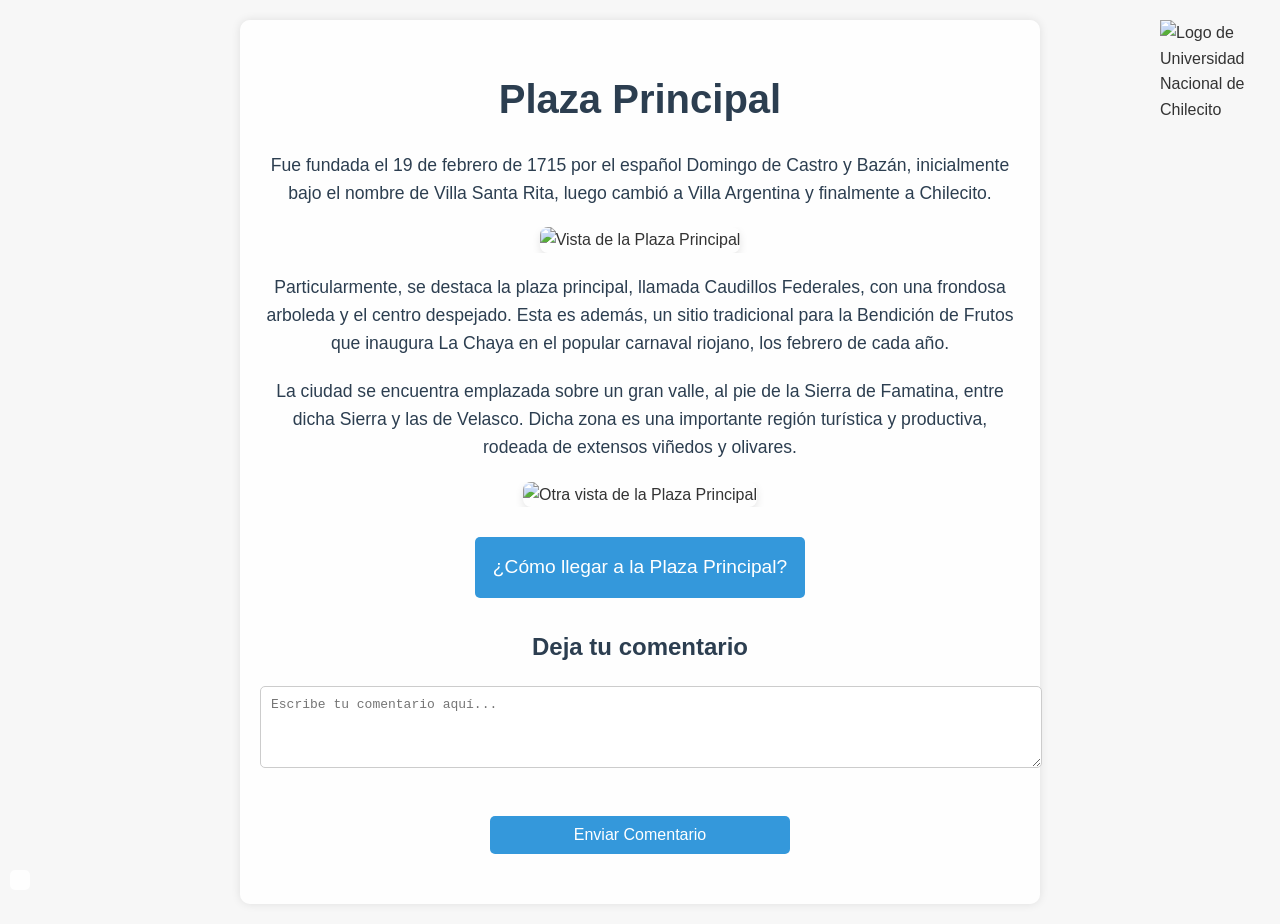
==== page/index.html @ 071dcc20 "agregar carpeta page" ====
<!DOCTYPE html>
<html lang="es">

<head>
    <meta charset="UTF-8">
    <meta name="viewport" content="width=device-width, initial-scale=1.0">
    <title>QR de Plaza Principal</title>
    <style>
        body {
            font-family: 'Arial', sans-serif;
            line-height: 1.6;
            color: #333;
            max-width: 800px;
            margin: 0 auto;
            padding: 20px;
            background-color: #f7f7f7;
            background-image: url('f3.jpg');
            background-attachment: fixed;
            background-size: cover;
            background-position: center;
        }

        .content-wrapper {
            background-color: rgba(255, 255, 255, 0.9);
            padding: 20px;
            border-radius: 10px;
            box-shadow: 0 0 10px rgba(0, 0, 0, 0.1);
        }

        .logo-container {
            position: absolute;
            top: 20px;
            right: 20px;
            width: 100px;
            height: auto;
        }

        .logo-container img {
            width: 100%;
            height: auto;
        }

        h1,
        h2,
        h3 {
            text-align: center;
            color: #2c3e50;
        }

        h1 {
            font-size: 2.5em;
            margin-bottom: 20px;
        }

        h3 {
            font-size: 1.1em;
            font-weight: normal;
            margin-bottom: 20px;
        }

        .image-container {
            text-align: center;
            margin: 20px 0;
            max-width: 100%;
            overflow: hidden;
        }

        .image-container img {
            max-width: 100%;
            height: auto;
            border-radius: 8px;
            box-shadow: 0 4px 8px rgba(0, 0, 0, 0.1);
            transition: transform 0.3s ease;
        }

        .cta-button {
            display: block;
            width: 80%;
            max-width: 300px;
            margin: 30px auto;
            padding: 15px;
            background-color: #3498db;
            color: white;
            text-align: center;
            text-decoration: none;
            font-size: 1.2em;
            border-radius: 5px;
            transition: background-color 0.3s ease;
        }

        .cta-button:hover {
            background-color: #2980b9;
        }

        #visitas-info {
            background-color: rgba(255, 255, 255, 0.8);
            padding: 10px;
            border-radius: 5px;
            position: fixed;
            bottom: 10px;
            left: 10px;
            font-size: 0.9em;
        }

        textarea {
            width: 100%;
            padding: 10px;
            border-radius: 5px;
            border: 1px solid #ccc;
            margin-bottom: 10px;
            font-size: 1em;
        }

        button[type="submit"] {
            background-color: #3498db;
            color: white;
            border: none;
            padding: 10px 20px;
            border-radius: 5px;
            cursor: pointer;
            font-size: 1em;
        }

        button[type="submit"]:hover {
            background-color: #2980b9;
        }
    </style>
</head>

<body>
    <div class="content-wrapper">
        <div class="logo-container">
            <img src="UndecLOGO.png" alt="Logo de Universidad Nacional de Chilecito">
        </div>
        <h1>Plaza Principal</h1>
        <h3>Fue fundada el 19 de febrero de 1715 por el español Domingo de Castro y Bazán,
            inicialmente bajo el nombre de Villa Santa Rita, luego cambió a Villa Argentina y finalmente a Chilecito.
        </h3>

        <div class="image-container">
            <img src="plaza1.jpg" alt="Vista de la Plaza Principal">
        </div>

        <h3>
            Particularmente, se destaca la plaza principal, llamada Caudillos Federales, con una frondosa arboleda y el
            centro despejado. Esta es además, un sitio tradicional para la Bendición de Frutos que inaugura La Chaya en
            el
            popular carnaval riojano, los febrero de cada año.
        </h3>

        <h3>
            La ciudad se encuentra emplazada sobre un gran valle, al pie de la Sierra de Famatina, entre dicha Sierra y
            las
            de Velasco. Dicha zona es una importante región turística y productiva, rodeada de extensos viñedos y
            olivares.
        </h3>

        <div class="image-container">
            <img src="plaza2.jpg" alt="Otra vista de la Plaza Principal">
        </div>

        <a href="https://www.google.com/maps/dir/?api=1&destination=-29.164980,-67.495267" class="cta-button">¿Cómo
            llegar a la Plaza Principal?</a>
        <h2>Deja tu comentario</h2>
        <form id="comentario-form" method="post" action="/enviar_comentario">
            <textarea name="comentario" rows="4" cols="50" placeholder="Escribe tu comentario aquí..."
                required></textarea>
            <br>
            <button type="submit" class="cta-button">Enviar Comentario</button>
        </form>
        <div id="visitas-info"></div>
    </div>
</body>

</html>
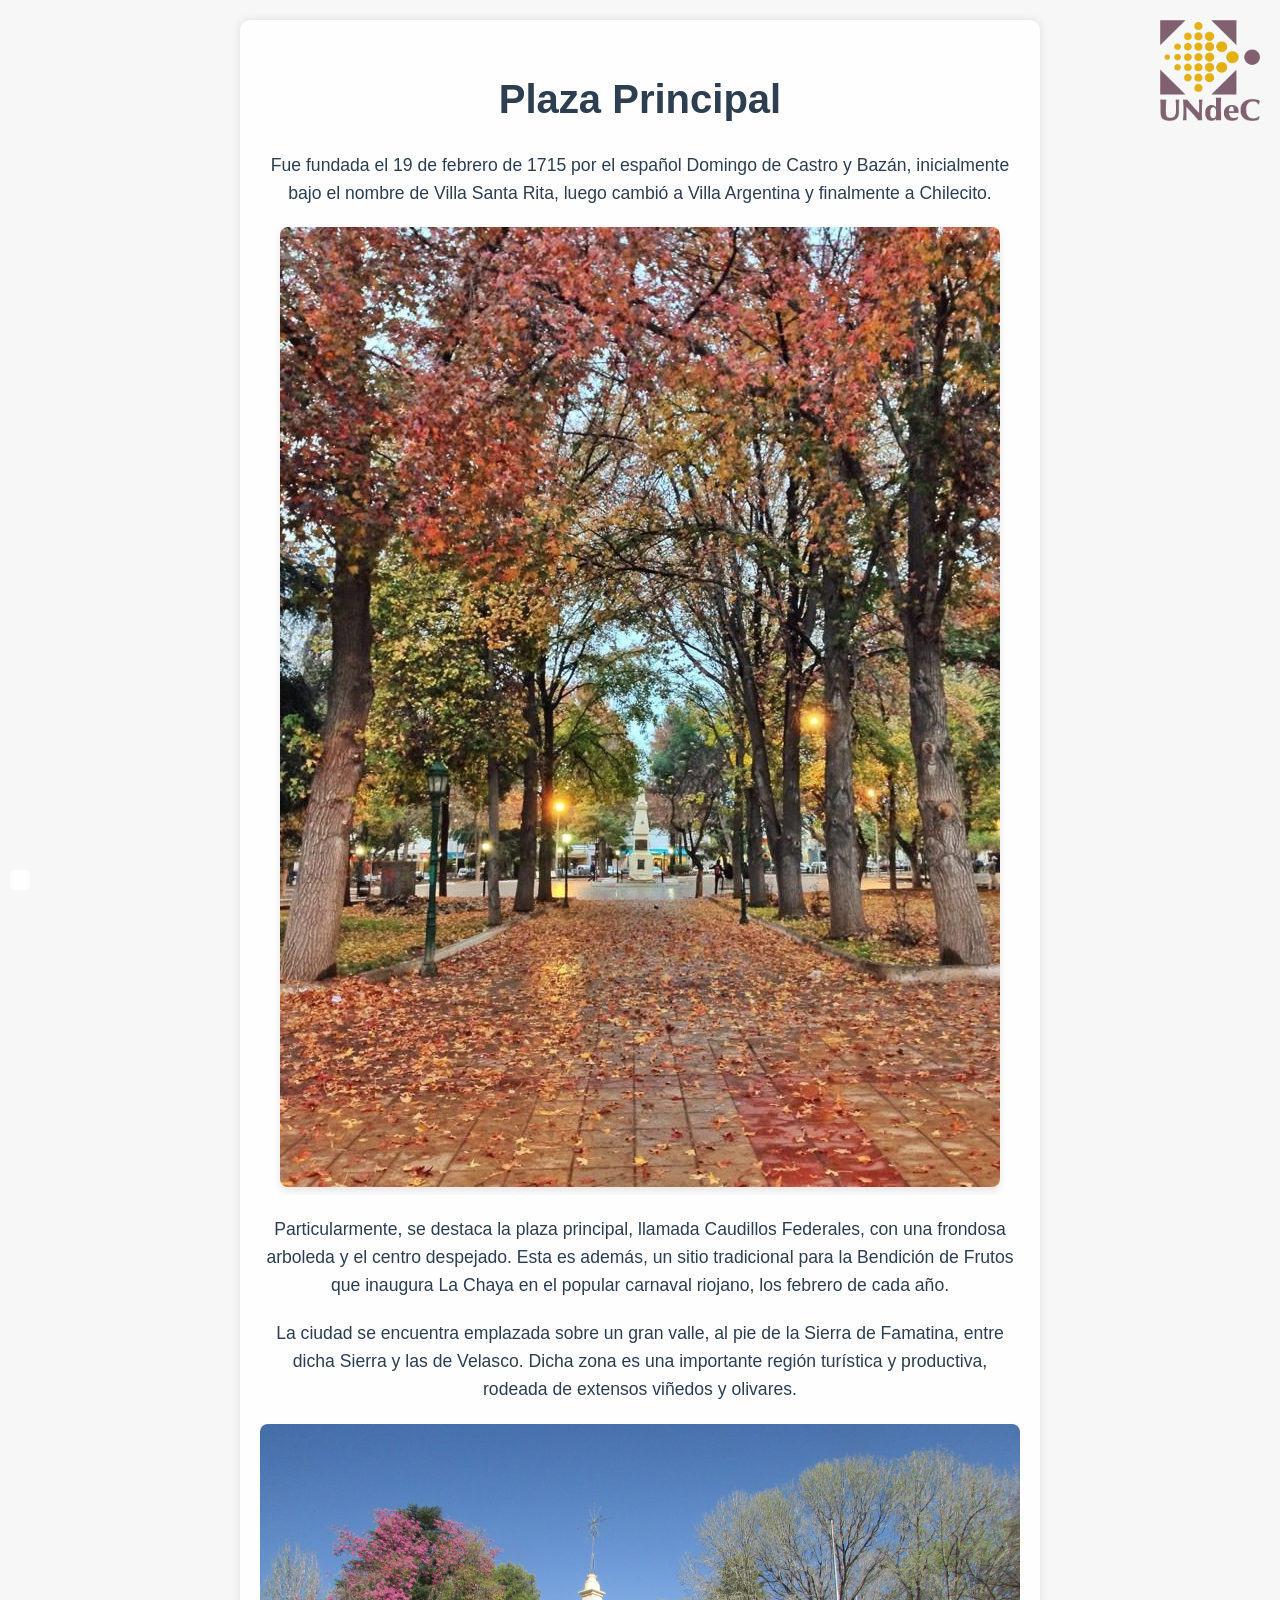
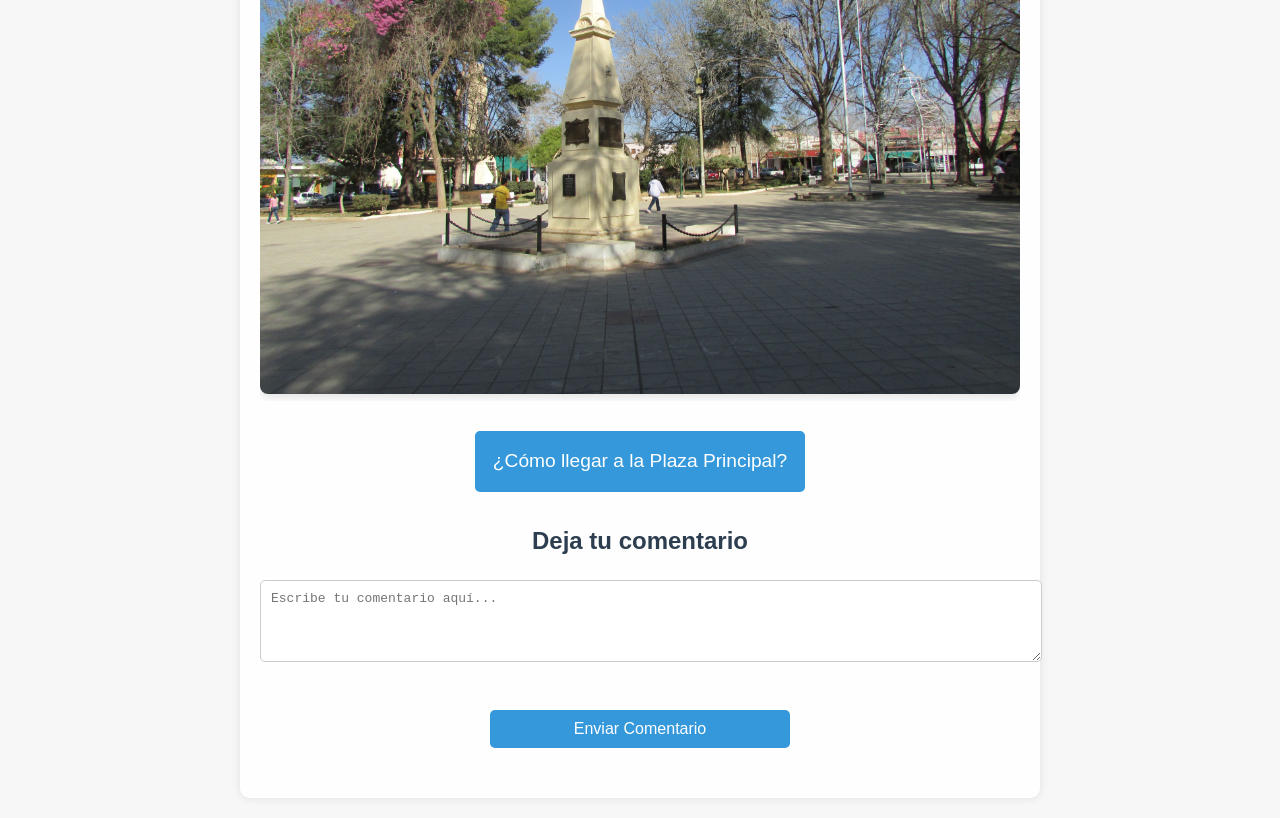
==== commit 97e47ea4: "agregar carpeta page y mas" ====
--- a/page/index.html
+++ b/page/index.html
@@ -5,132 +5,13 @@
     <meta charset="UTF-8">
     <meta name="viewport" content="width=device-width, initial-scale=1.0">
     <title>QR de Plaza Principal</title>
-    <style>
-        body {
-            font-family: 'Arial', sans-serif;
-            line-height: 1.6;
-            color: #333;
-            max-width: 800px;
-            margin: 0 auto;
-            padding: 20px;
-            background-color: #f7f7f7;
-            background-image: url('f3.jpg');
-            background-attachment: fixed;
-            background-size: cover;
-            background-position: center;
-        }
-
-        .content-wrapper {
-            background-color: rgba(255, 255, 255, 0.9);
-            padding: 20px;
-            border-radius: 10px;
-            box-shadow: 0 0 10px rgba(0, 0, 0, 0.1);
-        }
-
-        .logo-container {
-            position: absolute;
-            top: 20px;
-            right: 20px;
-            width: 100px;
-            height: auto;
-        }
-
-        .logo-container img {
-            width: 100%;
-            height: auto;
-        }
-
-        h1,
-        h2,
-        h3 {
-            text-align: center;
-            color: #2c3e50;
-        }
-
-        h1 {
-            font-size: 2.5em;
-            margin-bottom: 20px;
-        }
-
-        h3 {
-            font-size: 1.1em;
-            font-weight: normal;
-            margin-bottom: 20px;
-        }
-
-        .image-container {
-            text-align: center;
-            margin: 20px 0;
-            max-width: 100%;
-            overflow: hidden;
-        }
-
-        .image-container img {
-            max-width: 100%;
-            height: auto;
-            border-radius: 8px;
-            box-shadow: 0 4px 8px rgba(0, 0, 0, 0.1);
-            transition: transform 0.3s ease;
-        }
-
-        .cta-button {
-            display: block;
-            width: 80%;
-            max-width: 300px;
-            margin: 30px auto;
-            padding: 15px;
-            background-color: #3498db;
-            color: white;
-            text-align: center;
-            text-decoration: none;
-            font-size: 1.2em;
-            border-radius: 5px;
-            transition: background-color 0.3s ease;
-        }
-
-        .cta-button:hover {
-            background-color: #2980b9;
-        }
-
-        #visitas-info {
-            background-color: rgba(255, 255, 255, 0.8);
-            padding: 10px;
-            border-radius: 5px;
-            position: fixed;
-            bottom: 10px;
-            left: 10px;
-            font-size: 0.9em;
-        }
-
-        textarea {
-            width: 100%;
-            padding: 10px;
-            border-radius: 5px;
-            border: 1px solid #ccc;
-            margin-bottom: 10px;
-            font-size: 1em;
-        }
-
-        button[type="submit"] {
-            background-color: #3498db;
-            color: white;
-            border: none;
-            padding: 10px 20px;
-            border-radius: 5px;
-            cursor: pointer;
-            font-size: 1em;
-        }
-
-        button[type="submit"]:hover {
-            background-color: #2980b9;
-        }
-    </style>
+    <link rel="stylesheet" href="page.css">
 </head>
 
 <body>
     <div class="content-wrapper">
         <div class="logo-container">
-            <img src="UndecLOGO.png" alt="Logo de Universidad Nacional de Chilecito">
+            <img src="ISOLOGO_UNdeC_COLOR.png" alt="Logo de Universidad Nacional de Chilecito">
         </div>
         <h1>Plaza Principal</h1>
         <h3>Fue fundada el 19 de febrero de 1715 por el español Domingo de Castro y Bazán,
@@ -138,7 +19,7 @@
         </h3>
 
         <div class="image-container">
-            <img src="plaza1.jpg" alt="Vista de la Plaza Principal">
+            <img src="plaza.jpg" alt="Vista de la Plaza Principal">
         </div>
 
         <h3>
--- a/page/page.css
+++ b/page/page.css
@@ -0,0 +1,139 @@
+body {
+    font-family: 'Arial', sans-serif;
+    line-height: 1.6;
+    color: #333;
+    max-width: 800px;
+    margin: 0 auto;
+    padding: 20px;
+    background-color: #f7f7f7;
+    background-image: url('f3.jpg');
+    background-attachment: fixed;
+    background-size: cover;
+    background-position: center;
+}
+
+.content-wrapper {
+    background-color: rgba(255, 255, 255, 0.9);
+    padding: 20px;
+    border-radius: 10px;
+    box-shadow: 0 0 10px rgba(0, 0, 0, 0.1);
+}
+
+.logo-container {
+    position: absolute;
+    top: 20px;
+    right: 20px;
+    width: 100px;
+    height: auto;
+}
+
+.logo-container img {
+    width: 100%;
+    height: auto;
+}
+
+h1,
+h2,
+h3 {
+    text-align: center;
+    color: #2c3e50;
+}
+
+h1 {
+    font-size: 2.5em;
+    margin-bottom: 20px;
+}
+
+h3 {
+    font-size: 1.1em;
+    font-weight: normal;
+    margin-bottom: 20px;
+}
+
+.image-container {
+    text-align: center;
+    margin: 20px 0;
+    max-width: 100%;
+    overflow: hidden;
+}
+
+.image-container img {
+    max-width: 100%;
+    height: auto;
+    border-radius: 8px;
+    box-shadow: 0 4px 8px rgba(0, 0, 0, 0.1);
+    transition: transform 0.3s ease;
+}
+
+.cta-button {
+    display: block;
+    width: 80%;
+    max-width: 300px;
+    margin: 30px auto;
+    padding: 15px;
+    background-color: #3498db;
+    color: white;
+    text-align: center;
+    text-decoration: none;
+    font-size: 1.2em;
+    border-radius: 5px;
+    transition: background-color 0.3s ease;
+}
+
+.cta-button:hover {
+    background-color: #2980b9;
+}
+
+#visitas-info {
+    background-color: rgba(255, 255, 255, 0.8);
+    padding: 10px;
+    border-radius: 5px;
+    position: fixed;
+    bottom: 10px;
+    left: 10px;
+    font-size: 0.9em;
+}
+
+textarea {
+    width: 100%;
+    padding: 10px;
+    border-radius: 5px;
+    border: 1px solid #ccc;
+    margin-bottom: 10px;
+    font-size: 1em;
+}
+
+button[type="submit"] {
+    background-color: #3498db;
+    color: white;
+    border: none;
+    padding: 10px 20px;
+    border-radius: 5px;
+    cursor: pointer;
+    font-size: 1em;
+}
+
+button[type="submit"]:hover {
+    background-color: #2980b9;
+}
+.card {
+    background: #fff;
+    border-radius: 10px;
+    box-shadow: 0 4px 8px rgba(0, 0, 0, 0.1);
+    padding: 15px;
+    margin: 20px auto;
+    width: 100%;
+    max-width: 350px;
+    text-align: center;
+    overflow: hidden;
+}
+
+/* Contenedor de imagen en la carta */
+.card img {
+    width: 100%;
+    height: 200px;       /* altura fija para que todas las imágenes queden parejas */
+    object-fit: cover;   /* recorta la imagen para llenar el espacio sin deformarla */
+    border-radius: 8px;
+    display: block;
+    margin: 0 auto 15px;
+}
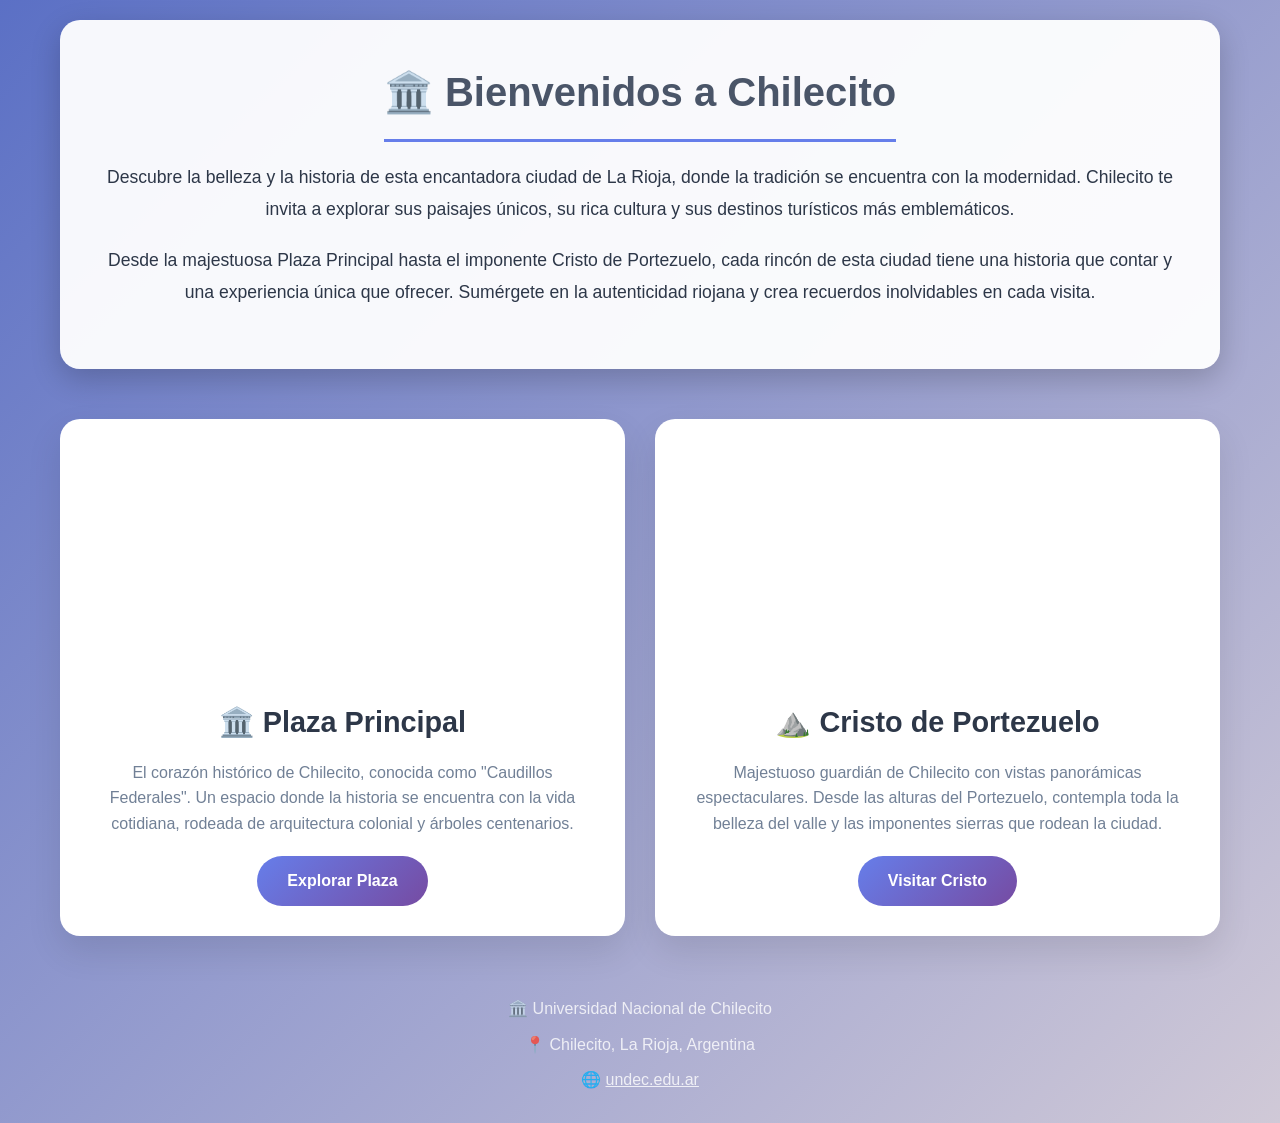
==== commit 5c9f8043: "agregar carpeta page y mas web de cristo y plaza" ====
--- a/page/index.html
+++ b/page/index.html
@@ -1,56 +1,66 @@
 <!DOCTYPE html>
 <html lang="es">
-
 <head>
     <meta charset="UTF-8">
     <meta name="viewport" content="width=device-width, initial-scale=1.0">
-    <title>QR de Plaza Principal</title>
+    <title>Chilecito - Destinos Turísticos</title>
     <link rel="stylesheet" href="page.css">
 </head>
-
 <body>
-    <div class="content-wrapper">
-        <div class="logo-container">
-            <img src="ISOLOGO_UNdeC_COLOR.png" alt="Logo de Universidad Nacional de Chilecito">
-        </div>
-        <h1>Plaza Principal</h1>
-        <h3>Fue fundada el 19 de febrero de 1715 por el español Domingo de Castro y Bazán,
-            inicialmente bajo el nombre de Villa Santa Rita, luego cambió a Villa Argentina y finalmente a Chilecito.
-        </h3>
-
-        <div class="image-container">
-            <img src="plaza.jpg" alt="Vista de la Plaza Principal">
+    <div class="container">
+        <div class="presentation">
+            <h2>🏛️ Bienvenidos a Chilecito</h2>
+            <p>
+                Descubre la belleza y la historia de esta encantadora ciudad de La Rioja, 
+                donde la tradición se encuentra con la modernidad. Chilecito te invita a 
+                explorar sus paisajes únicos, su rica cultura y sus destinos turísticos 
+                más emblemáticos.
+            </p>
+            <p>
+                Desde la majestuosa Plaza Principal hasta el imponente Cristo de Portezuelo, 
+                cada rincón de esta ciudad tiene una historia que contar y una experiencia 
+                única que ofrecer. Sumérgete en la autenticidad riojana y crea recuerdos 
+                inolvidables en cada visita.
+            </p>
         </div>
 
-        <h3>
-            Particularmente, se destaca la plaza principal, llamada Caudillos Federales, con una frondosa arboleda y el
-            centro despejado. Esta es además, un sitio tradicional para la Bendición de Frutos que inaugura La Chaya en
-            el
-            popular carnaval riojano, los febrero de cada año.
-        </h3>
+        <div class="destinos-grid">
+            <!-- Tarjeta Plaza Principal -->
+            <a href="../paginawebPlaza/plaza.html" class="destino-card">
+                <div class="card-image" style="background-image: url('https://i.pinimg.com/736x/75/53/f0/7553f0ec697302ec3f87707fd003caa9.jpg');">
+                </div>
+                <div class="card-content">
+                    <h3>🏛️ Plaza Principal</h3>
+                    <p>
+                        El corazón histórico de Chilecito, conocida como "Caudillos Federales". 
+                        Un espacio donde la historia se encuentra con la vida cotidiana, 
+                        rodeada de arquitectura colonial y árboles centenarios.
+                    </p>
+                    <span class="card-button">Explorar Plaza</span>
+                </div>
+            </a>
 
-        <h3>
-            La ciudad se encuentra emplazada sobre un gran valle, al pie de la Sierra de Famatina, entre dicha Sierra y
-            las
-            de Velasco. Dicha zona es una importante región turística y productiva, rodeada de extensos viñedos y
-            olivares.
-        </h3>
-
-        <div class="image-container">
-            <img src="plaza2.jpg" alt="Otra vista de la Plaza Principal">
+            <!-- Tarjeta Cristo de Portezuelo -->
+            <a href="../paginawebCristo/cristo.html" class="destino-card">
+                <div class="card-image" style="background-image: url('https://i.pinimg.com/1200x/26/20/18/26201882ac04d578f446b60d960b6454.jpg');">
+                </div>
+                <div class="card-content">
+                    <h3>⛰️ Cristo de Portezuelo</h3>
+                    <p>
+                        Majestuoso guardián de Chilecito con vistas panorámicas espectaculares. 
+                        Desde las alturas del Portezuelo, contempla toda la belleza del valle 
+                        y las imponentes sierras que rodean la ciudad.
+                    </p>
+                    <span class="card-button">Visitar Cristo</span>
+                </div>
+            </a>
         </div>
 
-        <a href="https://www.google.com/maps/dir/?api=1&destination=-29.164980,-67.495267" class="cta-button">¿Cómo
-            llegar a la Plaza Principal?</a>
-        <h2>Deja tu comentario</h2>
-        <form id="comentario-form" method="post" action="/enviar_comentario">
-            <textarea name="comentario" rows="4" cols="50" placeholder="Escribe tu comentario aquí..."
-                required></textarea>
-            <br>
-            <button type="submit" class="cta-button">Enviar Comentario</button>
-        </form>
-        <div id="visitas-info"></div>
+        <div class="footer">
+            <p>🏛️ Universidad Nacional de Chilecito</p>
+            <p>📍 Chilecito, La Rioja, Argentina</p>
+            <p>🌐 <a href="https://undec.edu.ar" target="_blank">undec.edu.ar</a></p>
+        </div>
     </div>
 </body>
-
 </html>
--- a/page/page.css
+++ b/page/page.css
@@ -1,139 +1,172 @@
+* {
+    margin: 0;
+    padding: 0;
+    box-sizing: border-box;
+}
+
 body {
-    font-family: 'Arial', sans-serif;
+    /*background-image: url('https://www.mibauldeblogs.com/que-ver-hacer-en-chilecito/g');*/
+    font-family: 'Segoe UI', Tahoma, Geneva, Verdana, sans-serif;
     line-height: 1.6;
-    color: #333;
-    max-width: 800px;
+    color: #971f1f;
+    background: linear-gradient(135deg, #5b70c5 0%, #d0c9d7 100%);
+    min-height: 100vh;
+}
+
+.container {
+    max-width: 1200px;
     margin: 0 auto;
     padding: 20px;
-    background-color: #f7f7f7;
-    background-image: url('f3.jpg');
-    background-attachment: fixed;
+}
+
+.header {
+    text-align: center;
+    margin-bottom: 40px;
+    color: white;
+}
+
+.header h1 {
+    font-size: 3rem;
+    margin-bottom: 10px;
+    text-shadow: 2px 2px 4px rgba(0,0,0,0.3);
+}
+
+.header p {
+    font-size: 1.2rem;
+    opacity: 0.9;
+}
+
+.presentation {
+    background: rgba(255, 255, 255, 0.95);
+    border-radius: 20px;
+    padding: 40px;
+    margin-bottom: 50px;
+    box-shadow: 0 10px 30px rgba(0,0,0,0.2);
+    text-align: center;
+}
+
+.presentation h2 {
+    color: #4a5568;
+    font-size: 2.5rem;
+    margin-bottom: 20px;
+    border-bottom: 3px solid #667eea;
+    padding-bottom: 15px;
+    display: inline-block;
+}
+
+.presentation p {
+    font-size: 1.1rem;
+    color: #2d3748;
+    margin-bottom: 20px;
+    line-height: 1.8;
+}
+
+.destinos-grid {
+    display: grid;
+    grid-template-columns: repeat(auto-fit, minmax(400px, 1fr));
+    gap: 30px;
+    margin-top: 40px;
+}
+
+.destino-card {
+    background: white;
+    border-radius: 20px;
+    overflow: hidden;
+    box-shadow: 0 15px 35px rgba(0,0,0,0.1);
+    transition: all 0.3s ease;
+    cursor: pointer;
+    text-decoration: none;
+    color: inherit;
+}
+
+.destino-card:hover {
+    transform: translateY(-10px);
+    box-shadow: 0 25px 50px rgba(0,0,0,0.2);
+}
+
+.card-image {
+    height: 250px;
     background-size: cover;
     background-position: center;
+    position: relative;
 }
 
-.content-wrapper {
-    background-color: rgba(255, 255, 255, 0.9);
-    padding: 20px;
-    border-radius: 10px;
-    box-shadow: 0 0 10px rgba(0, 0, 0, 0.1);
+.card-image::before {
+    content: '';
+    position: absolute;
+    top: 0;
+    left: 0;
+    right: 0;
+    bottom: 0;
+    background: linear-gradient(45deg, rgba(102, 126, 234, 0.8), rgba(150, 128, 171, 0.8));
+    opacity: 0;
+    transition: opacity 0.3s ease;
 }
 
-.logo-container {
-    position: absolute;
-    top: 20px;
-    right: 20px;
-    width: 100px;
-    height: auto;
+.destino-card:hover .card-image::before {
+    opacity: 1;
 }
 
-.logo-container img {
-    width: 100%;
-    height: auto;
+.card-content {
+    padding: 30px;
+    text-align: center;
 }
 
-h1,
-h2,
-h3 {
-    text-align: center;
-    color: #2c3e50;
+.card-content h3 {
+    font-size: 1.8rem;
+    color: #2d3748;
+    margin-bottom: 15px;
 }
 
-h1 {
-    font-size: 2.5em;
+.card-content p {
+    color: #718096;
+    line-height: 1.6;
     margin-bottom: 20px;
 }
 
-h3 {
-    font-size: 1.1em;
-    font-weight: normal;
-    margin-bottom: 20px;
+.card-button {
+    display: inline-block;
+    background: linear-gradient(135deg, #667eea, #764ba2);
+    color: white;
+    padding: 12px 30px;
+    border-radius: 25px;
+    text-decoration: none;
+    font-weight: 600;
+    transition: all 0.3s ease;
 }
 
-.image-container {
-    text-align: center;
-    margin: 20px 0;
-    max-width: 100%;
-    overflow: hidden;
+.card-button:hover {
+    transform: scale(1.05);
+    box-shadow: 0 5px 15px rgba(102, 126, 234, 0.4);
 }
 
-.image-container img {
-    max-width: 100%;
-    height: auto;
-    border-radius: 8px;
-    box-shadow: 0 4px 8px rgba(0, 0, 0, 0.1);
-    transition: transform 0.3s ease;
+.footer {
+    text-align: center;
+    margin-top: 60px;
+    color: white;
+    opacity: 0.8;
 }
 
-.cta-button {
-    display: block;
-    width: 80%;
-    max-width: 300px;
-    margin: 30px auto;
-    padding: 15px;
-    background-color: #3498db;
-    color: white;
-    text-align: center;
-    text-decoration: none;
-    font-size: 1.2em;
-    border-radius: 5px;
-    transition: background-color 0.3s ease;
+.footer p {
+    margin-bottom: 10px;
 }
 
-.cta-button:hover {
-    background-color: #2980b9;
+.footer a {
+    color: white;
+    text-decoration: underline;
 }
 
-#visitas-info {
-    background-color: rgba(255, 255, 255, 0.8);
-    padding: 10px;
-    border-radius: 5px;
-    position: fixed;
-    bottom: 10px;
-    left: 10px;
-    font-size: 0.9em;
-}
-
-textarea {
-    width: 100%;
-    padding: 10px;
-    border-radius: 5px;
-    border: 1px solid #ccc;
-    margin-bottom: 10px;
-    font-size: 1em;
-}
-
-button[type="submit"] {
-    background-color: #3498db;
-    color: white;
-    border: none;
-    padding: 10px 20px;
-    border-radius: 5px;
-    cursor: pointer;
-    font-size: 1em;
-}
-
-button[type="submit"]:hover {
-    background-color: #2980b9;
-}
-.card {
-    background: #fff;
-    border-radius: 10px;
-    box-shadow: 0 4px 8px rgba(0, 0, 0, 0.1);
-    padding: 15px;
-    margin: 20px auto;
-    width: 100%;
-    max-width: 350px;
-    text-align: center;
-    overflow: hidden;
-}
-
-/* Contenedor de imagen en la carta */
-.card img {
-    width: 100%;
-    height: 200px;       /* altura fija para que todas las imágenes queden parejas */
-    object-fit: cover;   /* recorta la imagen para llenar el espacio sin deformarla */
-    border-radius: 8px;
-    display: block;
-    margin: 0 auto 15px;
-}
+@media (max-width: 768px) {
+    .header h1 {
+        font-size: 2rem;
+    }
+    
+    .destinos-grid {
+        grid-template-columns: 1fr;
+        gap: 20px;
+    }
+    
+    .presentation {
+        padding: 20px;
+    }
+}
